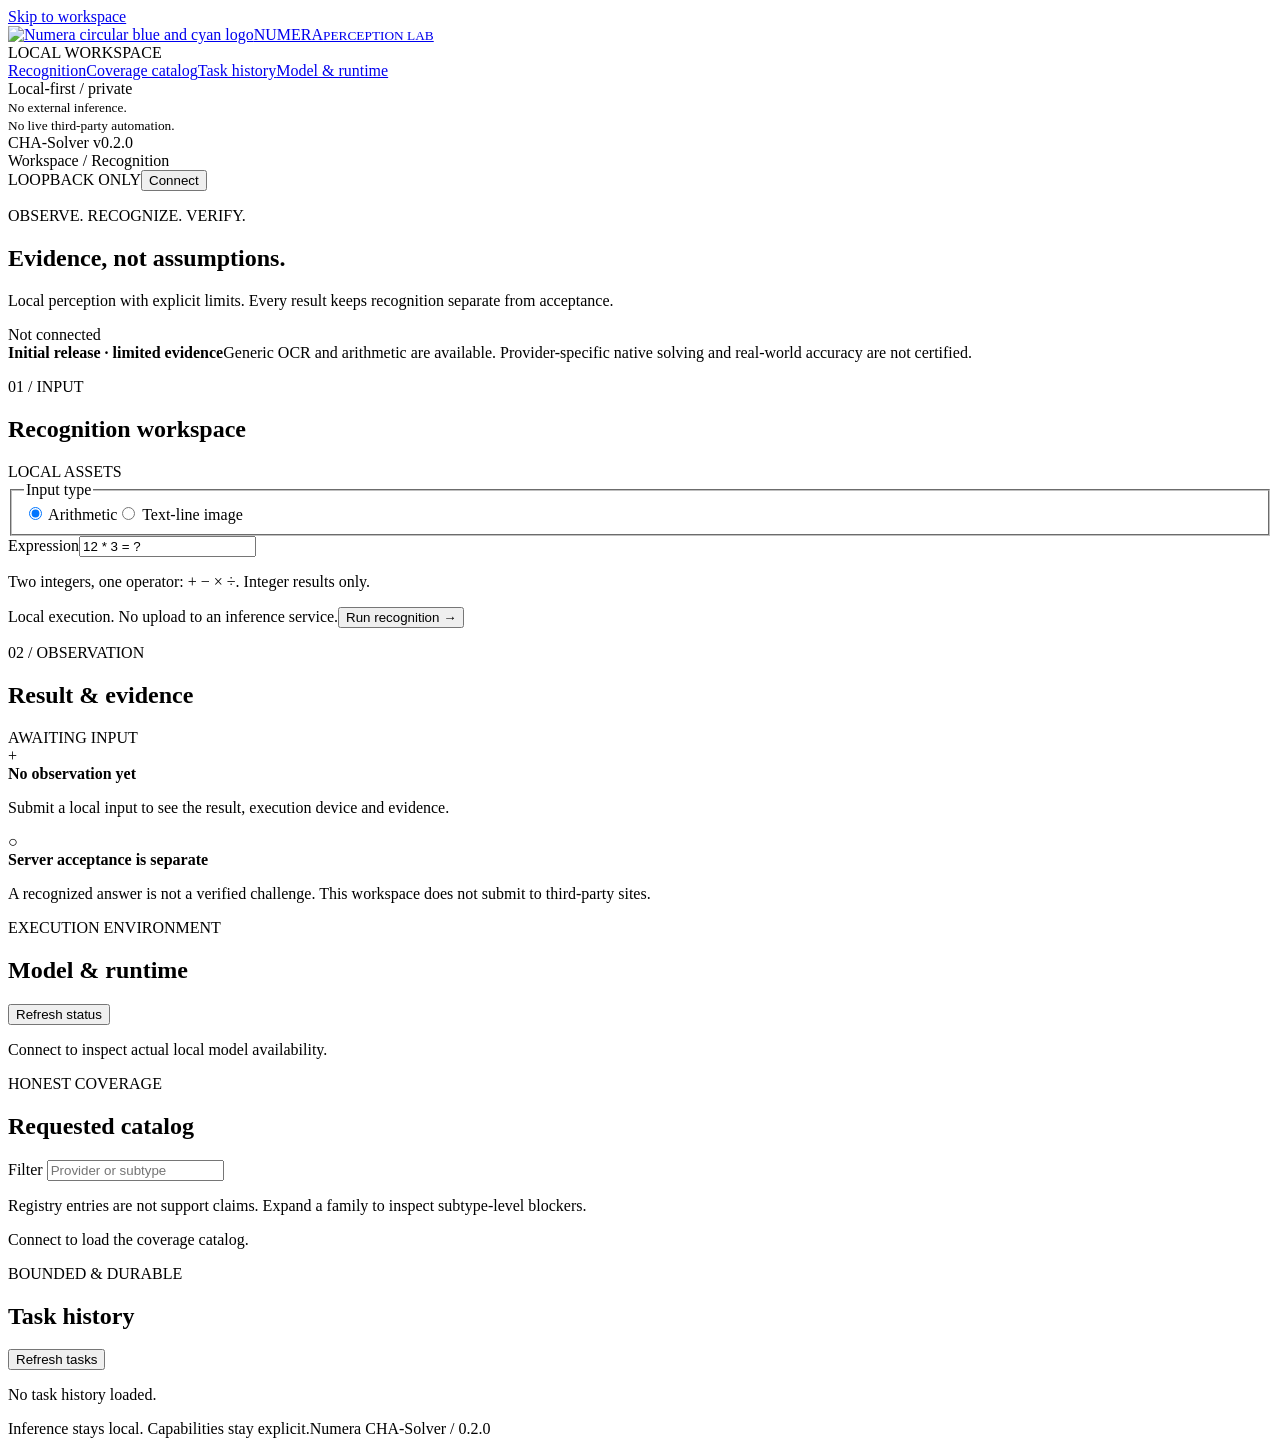
==== resources/web/index.html @ 46de9809 "refactor: migrate native runtime Co-Authored-By: Claude Opus 5.5 (1M context) <noreply@anthropic.com" ====
<!doctype html>
<html lang="en">
<head>
  <meta charset="utf-8">
  <meta name="viewport" content="width=device-width, initial-scale=1">
  <title>Numera / Perception Lab</title>
  <link rel="stylesheet" href="/app.css">
  <script src="/app.js" defer></script>
</head>
<body>
<a class="skip" href="#main">Skip to workspace</a>
<aside class="rail">
  <a href="#workspace" class="brand"><img src="/logo.png" width="44" height="44" alt="Numera circular blue and cyan logo"><span>NUMERA<small>PERCEPTION LAB</small></span></a>
  <div class="rail-label">LOCAL WORKSPACE</div>
  <nav aria-label="Workspace navigation"><a href="#workspace" class="selected">Recognition</a><a href="#coverage">Coverage catalog</a><a href="#tasks">Task history</a><a href="#runtime">Model &amp; runtime</a></nav>
  <div class="rail-note"><span class="dot"></span> Local-first / private<br><small>No external inference.<br>No live third-party automation.</small></div>
  <footer>CHA-Solver <span>v0.2.0</span></footer>
</aside>
<div class="shell">
  <header><div class="breadcrumb">Workspace <span>/</span> Recognition</div><div class="header-actions"><span class="pill">LOOPBACK ONLY</span><button id="connect" class="quiet">Connect</button></div></header>
  <main id="main">
    <section id="workspace" class="intro"><div><p class="eyebrow">OBSERVE. RECOGNIZE. VERIFY.</p><h1>Evidence, not assumptions.</h1><p class="lede">Local perception with explicit limits. Every result keeps recognition separate from acceptance.</p></div><div class="session-state"><span class="dot" id="connection-dot"></span><span id="connection-state">Not connected</span></div></section>
    <div class="notice"><strong>Initial release · limited evidence</strong><span>Generic OCR and arithmetic are available. Provider-specific native solving and real-world accuracy are not certified.</span></div>
    <div class="workspace-grid">
      <section class="panel input-panel" aria-labelledby="input-heading"><div class="panel-title"><div><p class="eyebrow">01 / INPUT</p><h2 id="input-heading">Recognition workspace</h2></div><span class="tag">LOCAL ASSETS</span></div>
        <form id="recognition-form"><fieldset><legend>Input type</legend><label class="choice"><input type="radio" name="kind" value="text" checked> Arithmetic</label><label class="choice"><input type="radio" name="kind" value="image"> Text-line image</label></fieldset>
          <div id="text-input"><label for="expression">Expression</label><input id="expression" type="text" value="12 * 3 = ?" maxlength="80" autocomplete="off"><p class="hint">Two integers, one operator: + − × ÷. Integer results only.</p></div>
          <div id="image-input" hidden><label for="image-file" class="upload"><span class="upload-symbol" aria-hidden="true">↑</span><strong>Choose a local image</strong><span>PNG, JPEG, WEBP or BMP · up to 8 MB</span><input id="image-file" type="file" accept="image/png,image/jpeg,image/webp,image/bmp"></label><p class="hint">Use images you own or have permission to process. A generic text-line model is not a distorted-CAPTCHA accuracy claim.</p></div>
          <div class="form-footer"><span class="hint">Local execution. No upload to an inference service.</span><button id="recognize" type="submit" class="primary">Run recognition <span aria-hidden="true">→</span></button></div>
          <p id="form-error" role="alert"></p>
        </form>
      </section>
      <section class="panel output-panel" aria-labelledby="result-heading"><div class="panel-title"><div><p class="eyebrow">02 / OBSERVATION</p><h2 id="result-heading">Result &amp; evidence</h2></div><span id="outcome" class="tag">AWAITING INPUT</span></div><div id="result" aria-live="polite"><div class="empty-result"><div class="crosshair" aria-hidden="true">+</div><strong>No observation yet</strong><p>Submit a local input to see the result, execution device and evidence.</p></div></div><div class="verification-note"><span aria-hidden="true">○</span><div><strong>Server acceptance is separate</strong><p>A recognized answer is not a verified challenge. This workspace does not submit to third-party sites.</p></div></div></section>
    </div>
    <section id="runtime" class="panel runtime-panel"><div class="panel-title"><div><p class="eyebrow">EXECUTION ENVIRONMENT</p><h2>Model &amp; runtime</h2></div><button id="refresh" class="quiet">Refresh status</button></div><div id="model-status" class="runtime-details"><p class="muted">Connect to inspect actual local model availability.</p></div></section>
    <section id="coverage" class="panel"><div class="panel-title"><div><p class="eyebrow">HONEST COVERAGE</p><h2>Requested catalog</h2></div><label class="filter-label" for="filter">Filter <input id="filter" type="search" placeholder="Provider or subtype"></label></div><p class="hint">Registry entries are not support claims. Expand a family to inspect subtype-level blockers.</p><div id="coverage-list"><p class="muted">Connect to load the coverage catalog.</p></div></section>
    <section id="tasks" class="panel"><div class="panel-title"><div><p class="eyebrow">BOUNDED &amp; DURABLE</p><h2>Task history</h2></div><button id="refresh-tasks" class="quiet">Refresh tasks</button></div><div id="task-list"><p class="muted">No task history loaded.</p></div></section>
    <footer class="page-footer">Inference stays local. Capabilities stay explicit.<span>Numera CHA-Solver / 0.2.0</span></footer>
  </main>
</div>
<dialog id="auth-dialog" aria-labelledby="auth-title"><form id="auth-form"><h2 id="auth-title">Connect to your local instance</h2><p>Paste the credential from <code>data/api-token.txt</code>. It is exchanged for an HTTP-only local session and is not saved in browser storage.</p><label for="api-token">Local API credential</label><input id="api-token" type="password" required autocomplete="off"><p id="auth-error" role="alert"></p><div class="dialog-actions"><button type="button" id="close-auth" class="quiet">Cancel</button><button type="submit" class="primary">Connect</button></div></form></dialog>
</body>
</html>
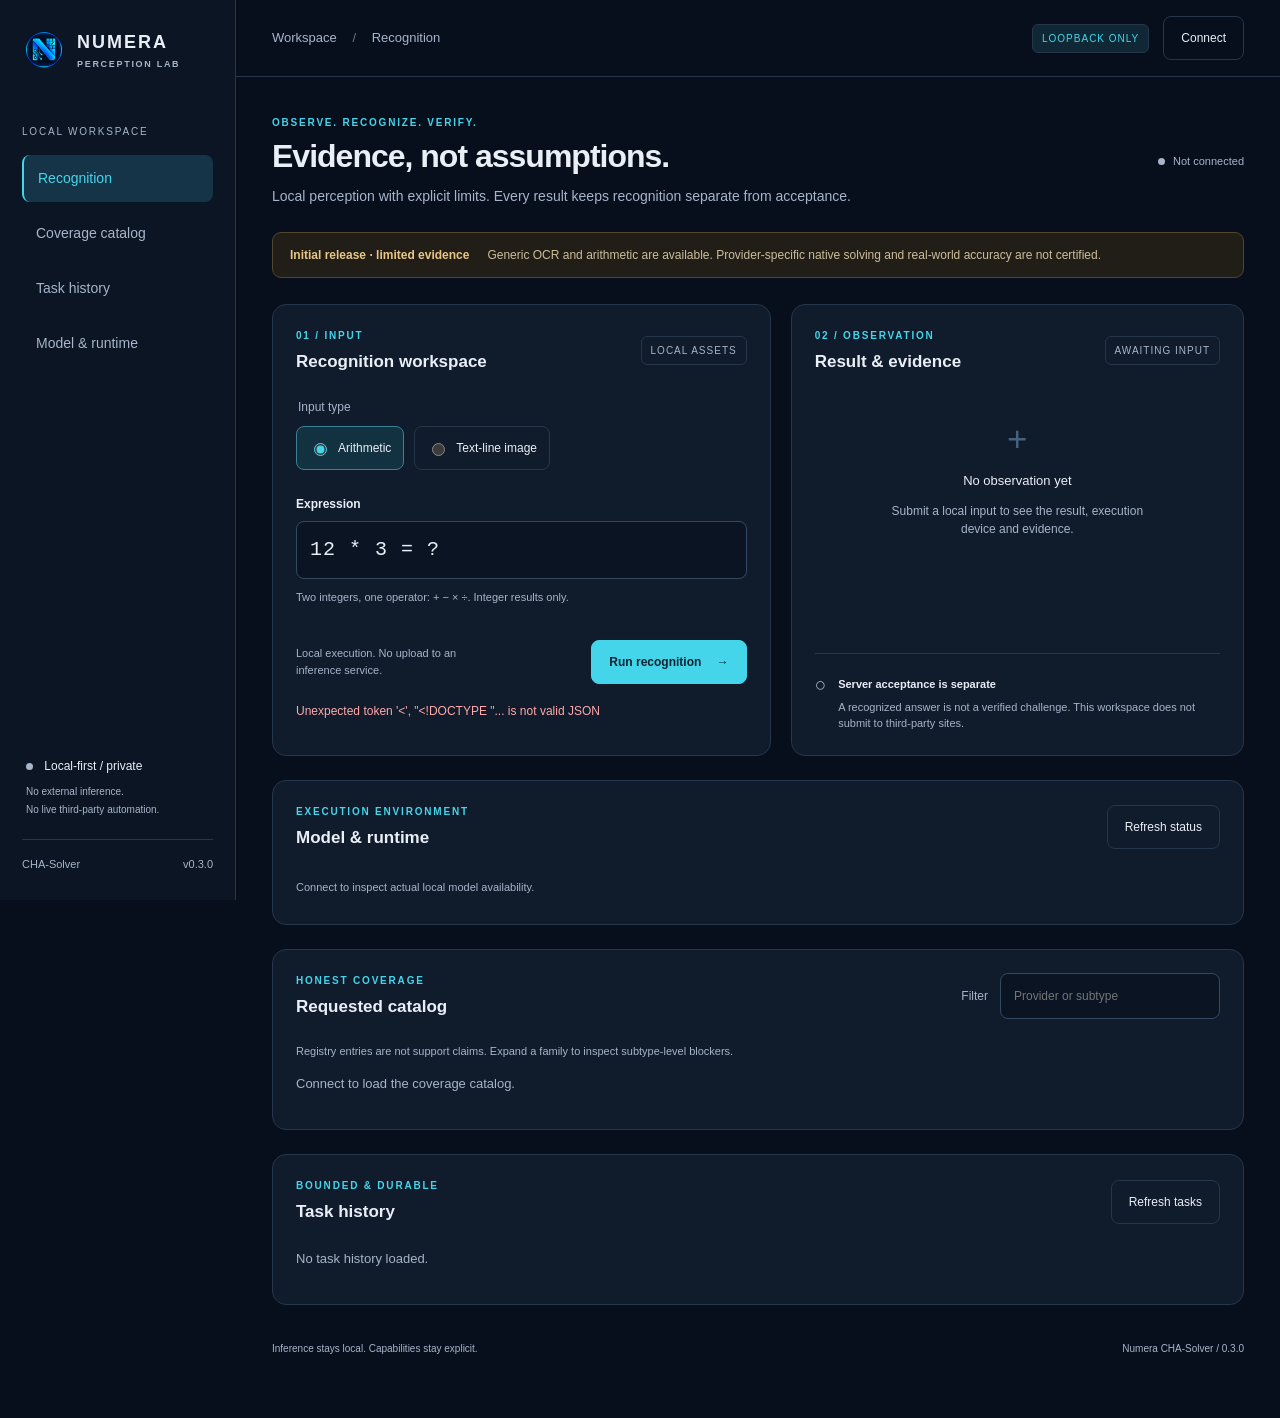
==== commit 57ccf025: "feat: add accessible native agent delivery Co-Authored-By: Claude Opus 5.5 (1M context) <noreply@ant" ====
--- a/resources/web/index.html
+++ b/resources/web/index.html
@@ -4,17 +4,17 @@
   <meta charset="utf-8">
   <meta name="viewport" content="width=device-width, initial-scale=1">
   <title>Numera / Perception Lab</title>
-  <link rel="stylesheet" href="/app.css">
-  <script src="/app.js" defer></script>
+  <link rel="stylesheet" href="app.css">
+  <script src="app.js" defer></script>
 </head>
 <body>
 <a class="skip" href="#main">Skip to workspace</a>
 <aside class="rail">
-  <a href="#workspace" class="brand"><img src="/logo.png" width="44" height="44" alt="Numera circular blue and cyan logo"><span>NUMERA<small>PERCEPTION LAB</small></span></a>
+  <a href="#workspace" class="brand"><img src="logo.png" width="44" height="44" alt="Numera circular blue and cyan logo"><span>NUMERA<small>PERCEPTION LAB</small></span></a>
   <div class="rail-label">LOCAL WORKSPACE</div>
   <nav aria-label="Workspace navigation"><a href="#workspace" class="selected">Recognition</a><a href="#coverage">Coverage catalog</a><a href="#tasks">Task history</a><a href="#runtime">Model &amp; runtime</a></nav>
   <div class="rail-note"><span class="dot"></span> Local-first / private<br><small>No external inference.<br>No live third-party automation.</small></div>
-  <footer>CHA-Solver <span>v0.2.0</span></footer>
+  <footer>CHA-Solver <span>v0.3.0</span></footer>
 </aside>
 <div class="shell">
   <header><div class="breadcrumb">Workspace <span>/</span> Recognition</div><div class="header-actions"><span class="pill">LOOPBACK ONLY</span><button id="connect" class="quiet">Connect</button></div></header>
@@ -35,7 +35,7 @@
     <section id="runtime" class="panel runtime-panel"><div class="panel-title"><div><p class="eyebrow">EXECUTION ENVIRONMENT</p><h2>Model &amp; runtime</h2></div><button id="refresh" class="quiet">Refresh status</button></div><div id="model-status" class="runtime-details"><p class="muted">Connect to inspect actual local model availability.</p></div></section>
     <section id="coverage" class="panel"><div class="panel-title"><div><p class="eyebrow">HONEST COVERAGE</p><h2>Requested catalog</h2></div><label class="filter-label" for="filter">Filter <input id="filter" type="search" placeholder="Provider or subtype"></label></div><p class="hint">Registry entries are not support claims. Expand a family to inspect subtype-level blockers.</p><div id="coverage-list"><p class="muted">Connect to load the coverage catalog.</p></div></section>
     <section id="tasks" class="panel"><div class="panel-title"><div><p class="eyebrow">BOUNDED &amp; DURABLE</p><h2>Task history</h2></div><button id="refresh-tasks" class="quiet">Refresh tasks</button></div><div id="task-list"><p class="muted">No task history loaded.</p></div></section>
-    <footer class="page-footer">Inference stays local. Capabilities stay explicit.<span>Numera CHA-Solver / 0.2.0</span></footer>
+    <footer class="page-footer">Inference stays local. Capabilities stay explicit.<span>Numera CHA-Solver / 0.3.0</span></footer>
   </main>
 </div>
 <dialog id="auth-dialog" aria-labelledby="auth-title"><form id="auth-form"><h2 id="auth-title">Connect to your local instance</h2><p>Paste the credential from <code>data/api-token.txt</code>. It is exchanged for an HTTP-only local session and is not saved in browser storage.</p><label for="api-token">Local API credential</label><input id="api-token" type="password" required autocomplete="off"><p id="auth-error" role="alert"></p><div class="dialog-actions"><button type="button" id="close-auth" class="quiet">Cancel</button><button type="submit" class="primary">Connect</button></div></form></dialog>
--- a/resources/web/app.css
+++ b/resources/web/app.css
@@ -0,0 +1 @@
+:root{color-scheme:dark;--bg:#080f1c;--surface:#101b2b;--elevated:#152237;--border:#26364b;--text:#e9eff7;--muted:#a6b5ca;--accent:#45d5eb;--accent-dark:#072a35;--warning:#eac686;--danger:#ffa9aa;--radius:14px;--space:24px}*{box-sizing:border-box}html{scroll-behavior:smooth;scroll-padding-top:90px}body{margin:0;background:var(--bg);color:var(--text);font-family:Inter,"Segoe UI",Arial,sans-serif;font-size:16px;line-height:1.5}button,input{font:inherit}button,a,input{touch-action:manipulation}button{cursor:pointer;min-height:44px;border:1px solid var(--border);border-radius:8px;padding:10px 17px;color:var(--text);background:var(--elevated);transition:background .16s,border-color .16s}button:hover{background:#22344d;border-color:#506983}button:disabled{cursor:wait;opacity:.6}button:active{background:#2b405b}a{color:inherit;text-decoration:none}a:focus-visible,button:focus-visible,input:focus-visible,summary:focus-visible{outline:3px solid var(--accent);outline-offset:3px}.skip{position:fixed;z-index:10;top:-80px;background:var(--accent);color:var(--bg);padding:12px}.skip:focus{top:8px}.rail{position:fixed;inset:0 auto 0 0;width:236px;padding:28px 22px;border-right:1px solid var(--border);display:flex;flex-direction:column;background:#0c1523}.brand{display:flex;align-items:center;gap:11px;font-weight:700;letter-spacing:2px;font-size:18px}.brand img{object-fit:contain}.brand small{display:block;font-size:9px;letter-spacing:1.7px;color:var(--muted);margin-top:2px}.rail-label{margin-top:52px;font-size:10px;letter-spacing:1.8px;color:var(--muted)}nav{display:grid;gap:8px;margin-top:16px}nav a{padding:13px 14px;font-size:14px;border-radius:8px;color:var(--muted)}nav a:hover{background:var(--elevated);color:var(--text)}nav .selected{background:#163447;color:var(--accent);border-left:2px solid var(--accent)}.rail-note{margin-top:auto;padding:20px 4px;font-size:12px;color:var(--text)}.rail-note small{display:block;margin-top:8px;color:var(--muted);line-height:1.8}.dot{display:inline-block;background:var(--muted);width:7px;height:7px;border-radius:50%;margin-right:8px}.dot.connected{background:var(--accent)}.rail footer{font-size:11px;color:var(--muted);border-top:1px solid var(--border);padding-top:16px;display:flex;justify-content:space-between}.shell{margin-left:236px}header{height:77px;padding:0 36px;border-bottom:1px solid var(--border);display:flex;align-items:center;justify-content:space-between;background:var(--bg)}.breadcrumb{font-size:13px;color:var(--muted)}.breadcrumb span{margin:0 12px;color:#63758d}.header-actions{display:flex;align-items:center;gap:14px}.pill,.tag{font-size:10px;letter-spacing:1px;white-space:nowrap;border:1px solid var(--border);border-radius:6px;padding:6px 9px;color:var(--muted)}.pill{color:var(--accent);background:#102836}.quiet{font-size:12px;background:transparent}main{max-width:1440px;padding:38px 36px;margin:auto}.intro{display:flex;justify-content:space-between;align-items:center;margin-bottom:25px}.eyebrow{margin:0 0 6px;font-size:10px;color:var(--accent);font-weight:600;letter-spacing:1.8px}h1{font-size:32px;letter-spacing:-1px;margin:6px 0 8px;line-height:1.3}h2{font-size:17px;font-weight:600;margin:0}.lede{font-size:14px;color:var(--muted);max-width:680px;margin:0}.session-state{font-size:11px;white-space:nowrap;color:var(--muted);margin-left:24px}.notice{display:flex;gap:18px;align-items:center;border:1px solid #50452f;background:#211e18;color:var(--warning);padding:13px 17px;border-radius:9px;margin-bottom:26px;font-size:12px}.notice strong{white-space:nowrap}.notice span{color:#cdbd9c}.workspace-grid{display:grid;grid-template-columns:1.1fr 1fr;gap:20px}.panel{background:var(--surface);border:1px solid var(--border);border-radius:var(--radius);padding:23px;margin-bottom:24px;min-width:0}.panel-title{display:flex;justify-content:space-between;align-items:center;gap:15px;margin-bottom:24px}fieldset{border:0;padding:0;margin:0 0 25px;display:flex;gap:10px}legend{font-size:12px;color:var(--muted);margin-bottom:10px}.choice{display:flex;align-items:center;gap:8px;border:1px solid var(--border);padding:9px 12px;border-radius:8px;font-size:12px;min-height:44px;cursor:pointer}.choice:has(input:checked){border-color:#3b8094;background:#123242}.choice input{accent-color:var(--accent)}label:not(.choice):not(.upload):not(.filter-label){display:block;font-size:12px;font-weight:600;margin-bottom:8px}input[type=text],input[type=password],input[type=search]{width:100%;border:1px solid #354962;border-radius:8px;background:#0a1423;color:var(--text);padding:13px;font-size:16px;min-height:46px}input[type=text]{font-family:Consolas,monospace;font-size:20px;letter-spacing:1px}.hint{font-size:11px;color:var(--muted);line-height:1.6;margin:10px 0}.form-footer{display:flex;align-items:center;justify-content:space-between;gap:20px;margin-top:28px}.form-footer .hint{max-width:200px}.primary{background:var(--accent);color:#082431;border-color:var(--accent);font-weight:600;font-size:12px;white-space:nowrap}.primary:hover{background:#83e7f3;border-color:#83e7f3}.primary span{margin-left:12px}.upload{border:1px dashed #405b76;border-radius:9px;display:flex;flex-direction:column;align-items:center;justify-content:center;padding:18px;gap:7px;background:#0c1727;cursor:pointer;min-height:145px}.upload strong{font-size:13px}.upload span{font-size:11px;color:var(--muted)}.upload .upload-symbol{font-size:28px;color:var(--accent)}.upload input{max-width:100%;font-size:11px}#form-error,#auth-error{font-size:12px;color:var(--danger)}.output-panel{display:flex;flex-direction:column}.empty-result{min-height:175px;display:flex;flex-direction:column;align-items:center;justify-content:center;text-align:center}.empty-result strong{font-size:13px;font-weight:500}.empty-result p{font-size:12px;color:var(--muted);max-width:280px}.crosshair{font-size:35px;color:#44627c;line-height:1;margin-bottom:15px}.answer{font-size:32px;font-family:Consolas,monospace;margin:20px 0;overflow-wrap:anywhere}.result-meta{display:flex;gap:12px;flex-wrap:wrap;font-size:11px;color:var(--muted)}.verification-note{display:flex;gap:12px;border-top:1px solid var(--border);padding-top:17px;margin-top:auto}.verification-note>span{font-size:19px;color:var(--muted)}.verification-note strong{font-size:11px}.verification-note p{margin:4px 0 0;font-size:11px;color:var(--muted)}.runtime-details{display:grid;grid-template-columns:1fr 1fr 1fr;gap:20px}.runtime-details>div{border-left:1px solid var(--border);padding-left:20px}.runtime-details>div:first-child{border:0;padding:0}.runtime-details small{color:var(--muted);font-size:10px;letter-spacing:1px}.runtime-details strong{display:block;font-size:15px;margin-top:6px}.runtime-details p{font-size:11px;color:var(--muted);margin:5px 0}.muted{color:var(--muted);font-size:13px}.filter-label{display:flex;align-items:center;gap:12px;font-size:12px;color:var(--muted)}.filter-label input{width:220px;font-size:12px}details{border-top:1px solid var(--border);padding:12px 0}summary{cursor:pointer;display:flex;justify-content:space-between;align-items:center;gap:12px;font-size:13px;min-height:44px}summary span:last-child{font-size:10px;color:var(--warning)}.subtypes{padding:8px 0 0 18px}.subtype{padding:10px 0;font-size:12px}.subtype strong{font-weight:500}.subtype p{margin:4px 0;color:var(--muted);font-size:11px}.task-row{display:grid;grid-template-columns:minmax(100px,1fr) 1fr auto;gap:15px;align-items:center;border-top:1px solid var(--border);padding:14px 0;font-size:12px}.task-row code{overflow-wrap:anywhere;color:var(--muted)}pre{white-space:pre-wrap;overflow-wrap:anywhere;max-height:280px;overflow:auto;font-size:11px;color:var(--muted);background:#0b1422;padding:14px;border-radius:8px}.page-footer{display:flex;justify-content:space-between;color:var(--muted);font-size:10px;padding:12px 0 24px}dialog{color:var(--text);background:var(--surface);border:1px solid var(--border);border-radius:14px;padding:28px;width:min(480px,calc(100% - 32px))}dialog::backdrop{background:#000a}dialog p{font-size:13px;color:var(--muted)}.dialog-actions{display:flex;gap:12px;justify-content:flex-end;margin-top:20px}[hidden]{display:none!important}@media(max-width:1100px){.rail{width:205px}.shell{margin-left:205px}main{padding:28px 24px}.workspace-grid{grid-template-columns:1fr}.session-state{display:none}.notice{align-items:flex-start;flex-direction:column;gap:5px}.runtime-details{grid-template-columns:1fr 1fr}}@media(max-width:700px){.rail{position:static;width:100%;padding:18px;border-right:0;border-bottom:1px solid var(--border)}.rail-label,.rail-note,.rail footer{display:none}nav{display:flex;overflow-x:auto;gap:6px;margin-top:18px}nav a{white-space:nowrap;padding:10px;font-size:11px}.shell{margin:0}header{padding:0 18px;height:65px}.pill{display:none}main{padding:25px 16px}h1{font-size:28px}.panel{padding:18px}.panel-title{flex-wrap:wrap}.form-footer{flex-direction:column;align-items:stretch;gap:8px}.form-footer .hint{max-width:none}.runtime-details{grid-template-columns:1fr}.runtime-details>div{border-left:0;padding:0;border-top:1px solid var(--border);padding-top:12px}.filter-label{width:100%}.filter-label input{flex:1;width:auto}.page-footer{flex-direction:column;gap:8px}summary{align-items:flex-start}.task-row{grid-template-columns:1fr auto}.task-row code{grid-column:1/-1}}@media(prefers-reduced-motion:reduce){html{scroll-behavior:auto}*{transition:none!important}}
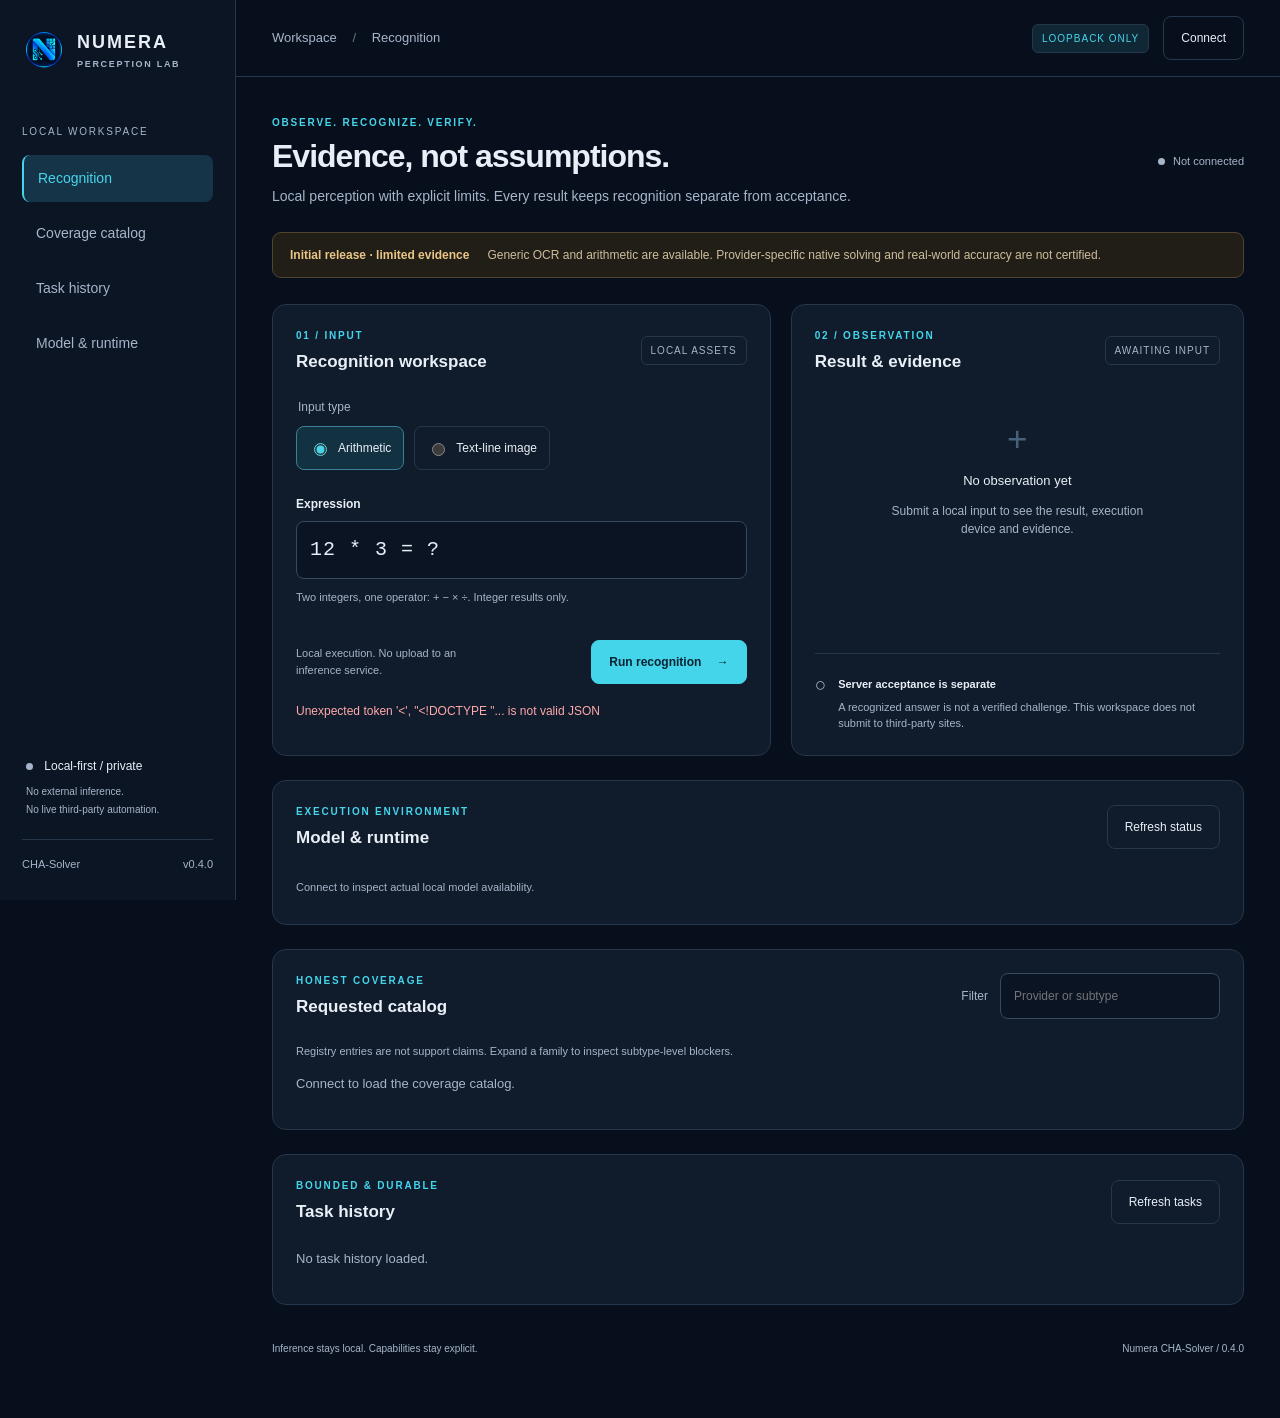
==== commit 30b325ab: "feat: deliver signed native tooling Co-Authored-By: Claude Opus 5 (1M context) <noreply@anthropic.co" ====
--- a/resources/web/index.html
+++ b/resources/web/index.html
@@ -14,7 +14,7 @@
   <div class="rail-label">LOCAL WORKSPACE</div>
   <nav aria-label="Workspace navigation"><a href="#workspace" class="selected">Recognition</a><a href="#coverage">Coverage catalog</a><a href="#tasks">Task history</a><a href="#runtime">Model &amp; runtime</a></nav>
   <div class="rail-note"><span class="dot"></span> Local-first / private<br><small>No external inference.<br>No live third-party automation.</small></div>
-  <footer>CHA-Solver <span>v0.3.0</span></footer>
+  <footer>CHA-Solver <span>v0.4.0</span></footer>
 </aside>
 <div class="shell">
   <header><div class="breadcrumb">Workspace <span>/</span> Recognition</div><div class="header-actions"><span class="pill">LOOPBACK ONLY</span><button id="connect" class="quiet">Connect</button></div></header>
@@ -35,7 +35,7 @@
     <section id="runtime" class="panel runtime-panel"><div class="panel-title"><div><p class="eyebrow">EXECUTION ENVIRONMENT</p><h2>Model &amp; runtime</h2></div><button id="refresh" class="quiet">Refresh status</button></div><div id="model-status" class="runtime-details"><p class="muted">Connect to inspect actual local model availability.</p></div></section>
     <section id="coverage" class="panel"><div class="panel-title"><div><p class="eyebrow">HONEST COVERAGE</p><h2>Requested catalog</h2></div><label class="filter-label" for="filter">Filter <input id="filter" type="search" placeholder="Provider or subtype"></label></div><p class="hint">Registry entries are not support claims. Expand a family to inspect subtype-level blockers.</p><div id="coverage-list"><p class="muted">Connect to load the coverage catalog.</p></div></section>
     <section id="tasks" class="panel"><div class="panel-title"><div><p class="eyebrow">BOUNDED &amp; DURABLE</p><h2>Task history</h2></div><button id="refresh-tasks" class="quiet">Refresh tasks</button></div><div id="task-list"><p class="muted">No task history loaded.</p></div></section>
-    <footer class="page-footer">Inference stays local. Capabilities stay explicit.<span>Numera CHA-Solver / 0.3.0</span></footer>
+    <footer class="page-footer">Inference stays local. Capabilities stay explicit.<span>Numera CHA-Solver / 0.4.0</span></footer>
   </main>
 </div>
 <dialog id="auth-dialog" aria-labelledby="auth-title"><form id="auth-form"><h2 id="auth-title">Connect to your local instance</h2><p>Paste the credential from <code>data/api-token.txt</code>. It is exchanged for an HTTP-only local session and is not saved in browser storage.</p><label for="api-token">Local API credential</label><input id="api-token" type="password" required autocomplete="off"><p id="auth-error" role="alert"></p><div class="dialog-actions"><button type="button" id="close-auth" class="quiet">Cancel</button><button type="submit" class="primary">Connect</button></div></form></dialog>
